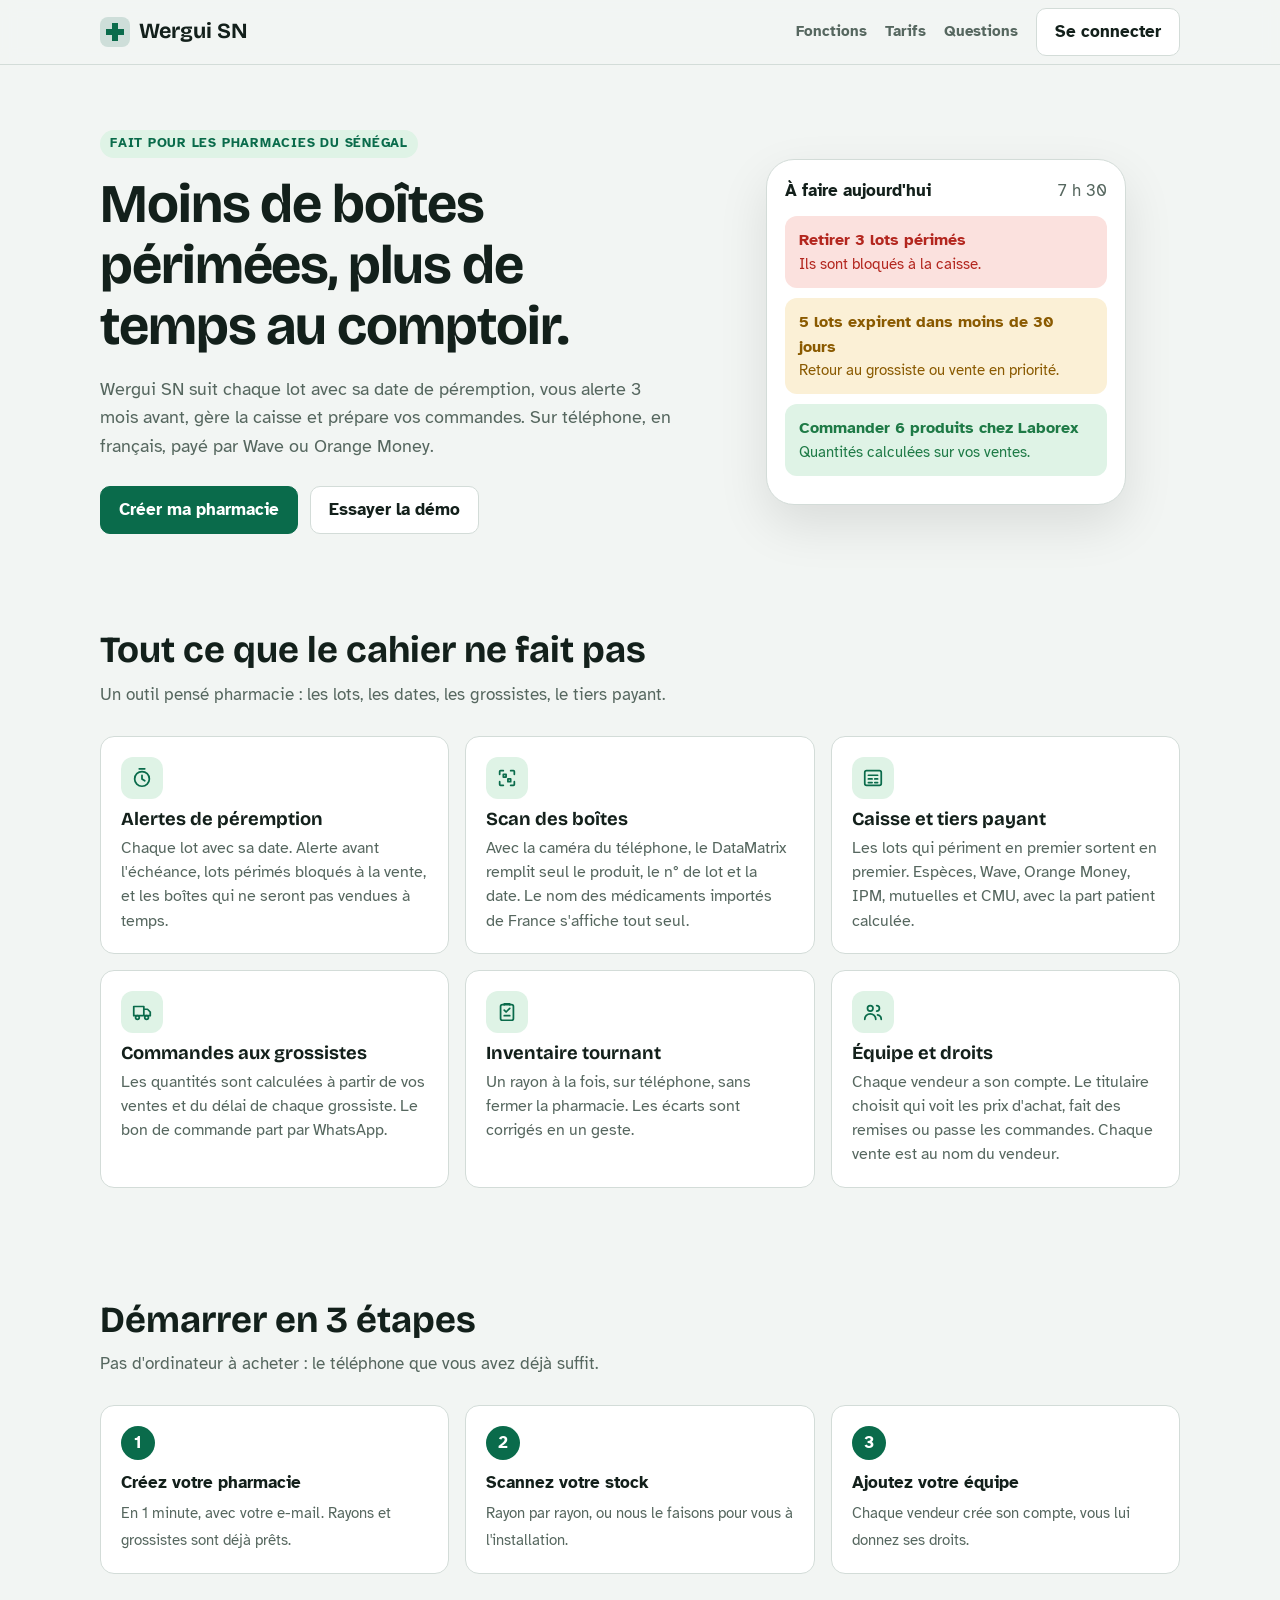
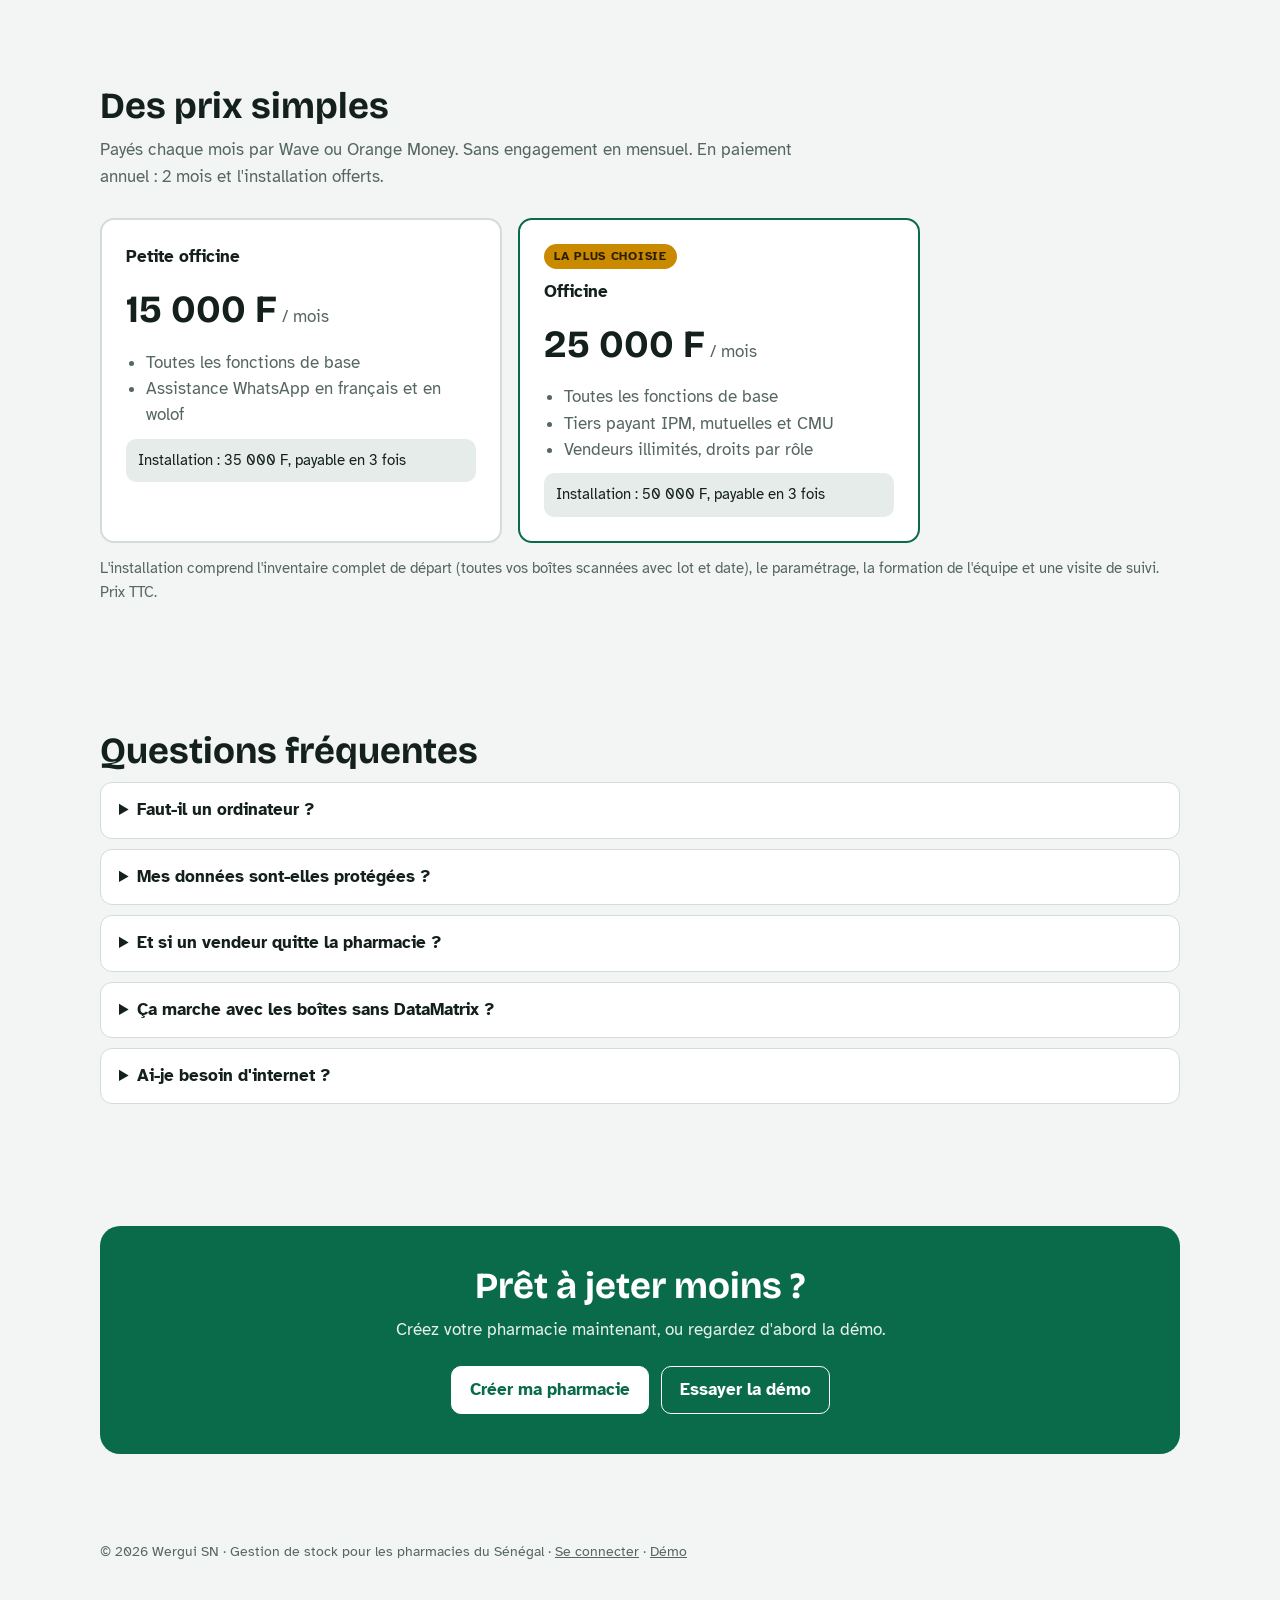
==== index.html @ 519454dc "Le vrai site Wergui SN : accueil, application Supabase, démo - index.html : page d'accueil (fonction" ====
<!doctype html>
<html lang="fr">
<head>
<meta charset="utf-8">
<meta name="viewport" content="width=device-width, initial-scale=1, viewport-fit=cover">
<title>Wergui SN Pharmacie</title>
<meta name="description" content="Wergui SN : le logiciel de gestion de stock pensé pour les pharmacies du Sénégal. Alertes de péremption, scan des boîtes, caisse, commandes. Payé par Wave ou Orange Money.">
<link rel="preconnect" href="https://fonts.googleapis.com">
<link rel="stylesheet" href="https://fonts.googleapis.com/css2?family=Bricolage+Grotesque:opsz,wght@12..96,500;12..96,700&family=Atkinson+Hyperlegible:wght@400;700&display=swap">
<style>
:root{--bg:#F2F5F3;--surface:#fff;--sunk:#E6ECE9;--line:#D3DCD8;--fg:#13201B;--muted:#56675F;--ink:#0A6B4B;--ink-fg:#fff;--acc:#C98A00;--acc-soft:#FBF0D6;--ok:#1E7A46;--ok-soft:#DFF3E6;--bad:#B3261E;--bad-soft:#FBE1DE;
  --display:"Bricolage Grotesque","Segoe UI",system-ui,sans-serif;--body:"Atkinson Hyperlegible","Segoe UI",system-ui,sans-serif;--r:14px}
@media (prefers-color-scheme:dark){:root:not([data-theme="light"]){--bg:#0E1513;--surface:#16211D;--sunk:#1E2B26;--line:#2C3C36;--fg:#E5EEEA;--muted:#98ACA4;--ink:#5CC99F;--ink-fg:#05201A;--acc:#F0B93A;--acc-soft:#3A2E10;--ok:#5BD18C;--ok-soft:#173826;--bad:#FF8A80;--bad-soft:#40201D;color-scheme:dark}}
:root[data-theme="dark"]{--bg:#0E1513;--surface:#16211D;--sunk:#1E2B26;--line:#2C3C36;--fg:#E5EEEA;--muted:#98ACA4;--ink:#5CC99F;--ink-fg:#05201A;--acc:#F0B93A;--acc-soft:#3A2E10;--ok:#5BD18C;--ok-soft:#173826;--bad:#FF8A80;--bad-soft:#40201D;color-scheme:dark}
*{box-sizing:border-box}html{scroll-behavior:smooth}
body{margin:0;background:var(--bg);color:var(--fg);font-family:var(--body);font-size:17px;line-height:1.55}
h1,h2,h3{font-family:var(--display);line-height:1.12;margin:0;text-wrap:balance}
a{color:inherit}
.wrap{max-width:1120px;margin:0 auto;padding:0 max(20px,env(safe-area-inset-left,0px))}
header.top{position:sticky;top:0;z-index:10;background:color-mix(in srgb,var(--bg) 92%,transparent);backdrop-filter:blur(8px);border-bottom:1px solid var(--line)}
header.top .wrap{display:flex;align-items:center;justify-content:space-between;gap:12px;height:64px}
.logo{display:flex;align-items:center;gap:9px;text-decoration:none;color:var(--ink)}
.logo b{font-family:var(--display);font-size:1.35rem;color:var(--fg)}
.btn{display:inline-flex;align-items:center;justify-content:center;gap:8px;min-height:46px;padding:10px 18px;border-radius:10px;font-weight:700;text-decoration:none;border:1px solid var(--line);background:var(--surface);color:var(--fg);white-space:nowrap}
.btn:hover{border-color:var(--ink)}.btn.pri{background:var(--ink);color:var(--ink-fg);border-color:var(--ink)}
.btn:focus-visible,a:focus-visible{outline:3px solid var(--acc);outline-offset:2px}
.links{display:flex;gap:18px;align-items:center}.links a.l{text-decoration:none;color:var(--muted);font-weight:700;font-size:.95rem}
.hero{padding-top:64px;padding-bottom:40px;display:grid;grid-template-columns:1.1fr .9fr;gap:40px;align-items:center}
.hero h1{font-size:clamp(2.1rem,4.6vw,3.4rem);letter-spacing:-.02em}
.hero p.lead{font-size:1.15rem;color:var(--muted);margin:18px 0 26px;max-width:36em}
.cta{display:flex;gap:12px;flex-wrap:wrap}
.tag{display:inline-block;font-size:.8rem;font-weight:700;letter-spacing:.06em;text-transform:uppercase;color:var(--ink);background:var(--ok-soft);padding:4px 10px;border-radius:99px;margin-bottom:16px}
.phone{background:var(--surface);border:1px solid var(--line);border-radius:28px;padding:18px;box-shadow:0 20px 50px rgba(0,0,0,.10);max-width:360px;justify-self:center;width:100%}
.phone .bar{display:flex;justify-content:space-between;align-items:center;margin-bottom:12px;font-weight:700}
.alert{border-radius:12px;padding:12px 14px;margin-bottom:10px;font-size:.92rem}
.alert b{display:block;font-size:1rem}
.alert.r{background:var(--bad-soft);color:var(--bad)}.alert.o{background:var(--acc-soft);color:#8a5a00}.alert.g{background:var(--ok-soft);color:var(--ok)}
:root[data-theme="dark"] .alert.o{color:var(--acc)}@media (prefers-color-scheme:dark){:root:not([data-theme="light"]) .alert.o{color:var(--acc)}}
section{padding:56px 0}section h2{font-size:clamp(1.6rem,3vw,2.3rem);margin-bottom:10px}
section p.sub{color:var(--muted);max-width:42em;margin:0 0 28px}
.grid3{display:grid;grid-template-columns:repeat(3,minmax(0,1fr));gap:16px}
.card{background:var(--surface);border:1px solid var(--line);border-radius:var(--r);padding:20px}
.card h3{font-size:1.15rem;margin:10px 0 6px}.card p{margin:0;color:var(--muted);font-size:.98rem}
.ic{width:42px;height:42px;border-radius:12px;display:grid;place-items:center;background:var(--ok-soft);color:var(--ink)}
.ic svg{width:22px;height:22px;fill:none;stroke:currentColor;stroke-width:1.9;stroke-linecap:round;stroke-linejoin:round}
.steps{counter-reset:s;display:grid;grid-template-columns:repeat(3,minmax(0,1fr));gap:16px;list-style:none;padding:0;margin:0}
.steps li{background:var(--surface);border:1px solid var(--line);border-radius:var(--r);padding:20px;counter-increment:s}
.steps li::before{content:counter(s);display:grid;place-items:center;width:34px;height:34px;border-radius:50%;background:var(--ink);color:var(--ink-fg);font-weight:700;margin-bottom:10px}
.steps b{display:block;font-size:1.05rem;margin-bottom:4px}.steps span{color:var(--muted);font-size:.96rem}
.plans{display:grid;grid-template-columns:repeat(2,minmax(0,1fr));gap:16px;max-width:820px}
.plan{background:var(--surface);border:2px solid var(--line);border-radius:var(--r);padding:24px;display:flex;flex-direction:column;gap:10px}
.plan.pop{border-color:var(--ink)}.plan .price{font-family:var(--display);font-size:2.4rem;font-weight:700}
.plan ul{margin:0;padding-left:20px;color:var(--muted)}.plan .inst{background:var(--sunk);border-radius:10px;padding:10px 12px;font-size:.95rem}
.pill{align-self:flex-start;font-size:.75rem;font-weight:700;text-transform:uppercase;letter-spacing:.06em;background:var(--acc);color:#2A1D00;padding:3px 10px;border-radius:99px}
.note{color:var(--muted);font-size:.95rem;margin-top:14px}
details{background:var(--surface);border:1px solid var(--line);border-radius:12px;padding:14px 18px;margin-bottom:10px}
summary{cursor:pointer;font-weight:700}details p{color:var(--muted);margin:10px 0 0}
.final{background:var(--ink);color:var(--ink-fg);border-radius:20px;padding:40px;text-align:center}
.final p{opacity:.9;margin:10px 0 22px}.final .btn{background:var(--ink-fg);color:var(--ink);border-color:var(--ink-fg)}
footer{padding:30px 0 50px;color:var(--muted);font-size:.9rem}
@media (max-width:860px){.hero{grid-template-columns:1fr;padding-top:36px}.grid3,.steps{grid-template-columns:1fr}.plans{grid-template-columns:1fr}.links a.l{display:none}}
</style>
</head>
<body>
<header class="top"><div class="wrap">
  <a class="logo" href="./"><svg width="30" height="30" viewBox="0 0 30 30" aria-hidden="true"><rect width="30" height="30" rx="8" fill="currentColor" opacity=".16"/><path d="M12 6h6v6h6v6h-6v6h-6v-6H6v-6h6z" fill="currentColor"/></svg><b>Wergui SN</b></a>
  <nav class="links" aria-label="Menu"><a class="l" href="#fonctions">Fonctions</a><a class="l" href="#tarifs">Tarifs</a><a class="l" href="#questions">Questions</a><a class="btn" href="app/">Se connecter</a></nav>
</div></header>

<main>
<div class="wrap hero">
  <div>
    <span class="tag">Fait pour les pharmacies du Sénégal</span>
    <h1>Moins de boîtes périmées, plus de temps au comptoir.</h1>
    <p class="lead">Wergui SN suit chaque lot avec sa date de péremption, vous alerte 3 mois avant, gère la caisse et prépare vos commandes. Sur téléphone, en français, payé par Wave ou Orange Money.</p>
    <div class="cta"><a class="btn pri" href="app/#creer">Créer ma pharmacie</a><a class="btn" href="demo/">Essayer la démo</a></div>
  </div>
  <div class="phone" aria-label="Exemple d'alertes Wergui SN">
    <div class="bar"><span>À faire aujourd'hui</span><span style="color:var(--muted);font-weight:400">7 h 30</span></div>
    <div class="alert r"><b>Retirer 3 lots périmés</b>Ils sont bloqués à la caisse.</div>
    <div class="alert o"><b>5 lots expirent dans moins de 30 jours</b>Retour au grossiste ou vente en priorité.</div>
    <div class="alert g"><b>Commander 6 produits chez Laborex</b>Quantités calculées sur vos ventes.</div>
  </div>
</div>

<section id="fonctions"><div class="wrap">
  <h2>Tout ce que le cahier ne fait pas</h2>
  <p class="sub">Un outil pensé pharmacie : les lots, les dates, les grossistes, le tiers payant.</p>
  <div class="grid3">
    <div class="card"><span class="ic"><svg viewBox="0 0 24 24"><circle cx="12" cy="13" r="8"/><path d="M12 9v4l3 2M9 2h6"/></svg></span><h3>Alertes de péremption</h3><p>Chaque lot avec sa date. Alerte avant l'échéance, lots périmés bloqués à la vente, et les boîtes qui ne seront pas vendues à temps.</p></div>
    <div class="card"><span class="ic"><svg viewBox="0 0 24 24"><path d="M4 8V5a1 1 0 0 1 1-1h3M16 4h3a1 1 0 0 1 1 1v3M20 16v3a1 1 0 0 1-1 1h-3M8 20H5a1 1 0 0 1-1-1v-3"/><path d="M8 8h3v3H8zM13 13h3v3h-3z"/></svg></span><h3>Scan des boîtes</h3><p>Avec la caméra du téléphone, le DataMatrix remplit seul le produit, le n° de lot et la date. Le nom des médicaments importés de France s'affiche tout seul.</p></div>
    <div class="card"><span class="ic"><svg viewBox="0 0 24 24"><rect x="3" y="4" width="18" height="16" rx="2"/><path d="M7 9h10M7 13h4M14 13h3M7 17h4M14 17h3"/></svg></span><h3>Caisse et tiers payant</h3><p>Les lots qui périment en premier sortent en premier. Espèces, Wave, Orange Money, IPM, mutuelles et CMU, avec la part patient calculée.</p></div>
    <div class="card"><span class="ic"><svg viewBox="0 0 24 24"><path d="M3 6h11v10H3zM14 9h4l3 3v4h-7"/><circle cx="7" cy="18" r="2"/><circle cx="17" cy="18" r="2"/></svg></span><h3>Commandes aux grossistes</h3><p>Les quantités sont calculées à partir de vos ventes et du délai de chaque grossiste. Le bon de commande part par WhatsApp.</p></div>
    <div class="card"><span class="ic"><svg viewBox="0 0 24 24"><rect x="5" y="4" width="14" height="17" rx="2"/><path d="M9 4V3h6v1M9 10l2 2 4-4M9 16h6"/></svg></span><h3>Inventaire tournant</h3><p>Un rayon à la fois, sur téléphone, sans fermer la pharmacie. Les écarts sont corrigés en un geste.</p></div>
    <div class="card"><span class="ic"><svg viewBox="0 0 24 24"><circle cx="9" cy="8" r="3"/><path d="M3 20a6 6 0 0 1 12 0M16 11a3 3 0 1 0 0-6M21 20a5 5 0 0 0-4-4.9"/></svg></span><h3>Équipe et droits</h3><p>Chaque vendeur a son compte. Le titulaire choisit qui voit les prix d'achat, fait des remises ou passe les commandes. Chaque vente est au nom du vendeur.</p></div>
  </div>
</div></section>

<section><div class="wrap">
  <h2>Démarrer en 3 étapes</h2>
  <p class="sub">Pas d'ordinateur à acheter : le téléphone que vous avez déjà suffit.</p>
  <ol class="steps">
    <li><b>Créez votre pharmacie</b><span>En 1 minute, avec votre e-mail. Rayons et grossistes sont déjà prêts.</span></li>
    <li><b>Scannez votre stock</b><span>Rayon par rayon, ou nous le faisons pour vous à l'installation.</span></li>
    <li><b>Ajoutez votre équipe</b><span>Chaque vendeur crée son compte, vous lui donnez ses droits.</span></li>
  </ol>
</div></section>

<section id="tarifs"><div class="wrap">
  <h2>Des prix simples</h2>
  <p class="sub">Payés chaque mois par Wave ou Orange Money. Sans engagement en mensuel. En paiement annuel : 2 mois et l'installation offerts.</p>
  <div class="plans">
    <div class="plan"><b>Petite officine</b><div><span class="price">15 000 F</span> <span style="color:var(--muted)">/ mois</span></div><ul><li>Toutes les fonctions de base</li><li>Assistance WhatsApp en français et en wolof</li></ul><div class="inst">Installation : 35 000 F, payable en 3 fois</div></div>
    <div class="plan pop"><span class="pill">La plus choisie</span><b>Officine</b><div><span class="price">25 000 F</span> <span style="color:var(--muted)">/ mois</span></div><ul><li>Toutes les fonctions de base</li><li>Tiers payant IPM, mutuelles et CMU</li><li>Vendeurs illimités, droits par rôle</li></ul><div class="inst">Installation : 50 000 F, payable en 3 fois</div></div>
  </div>
  <p class="note">L'installation comprend l'inventaire complet de départ (toutes vos boîtes scannées avec lot et date), le paramétrage, la formation de l'équipe et une visite de suivi. Prix TTC.</p>
</div></section>

<section id="questions"><div class="wrap">
  <h2>Questions fréquentes</h2>
  <details><summary>Faut-il un ordinateur ?</summary><p>Non. Wergui SN fonctionne sur téléphone, tablette ou ordinateur, dans le navigateur. Rien à installer.</p></details>
  <details><summary>Mes données sont-elles protégées ?</summary><p>Chaque pharmacie a son espace séparé. Personne d'autre ne peut voir votre stock ni vos ventes, et dans votre équipe chacun ne voit que ce que vous autorisez.</p></details>
  <details><summary>Et si un vendeur quitte la pharmacie ?</summary><p>Vous désactivez son compte en un geste. Il n'a plus accès, et son historique de ventes reste.</p></details>
  <details><summary>Ça marche avec les boîtes sans DataMatrix ?</summary><p>Oui : le code-barres simple donne le produit, et vous saisissez le lot et la date. Pour un produit inconnu, vous le créez une fois, et Wergui SN retient son code.</p></details>
  <details><summary>Ai-je besoin d'internet ?</summary><p>Oui, une connexion internet (même celle du téléphone) est nécessaire pour enregistrer les ventes et le stock.</p></details>
</div></section>

<section><div class="wrap"><div class="final">
  <h2>Prêt à jeter moins ?</h2>
  <p>Créez votre pharmacie maintenant, ou regardez d'abord la démo.</p>
  <div class="cta" style="justify-content:center"><a class="btn" href="app/#creer">Créer ma pharmacie</a><a class="btn" href="demo/" style="background:transparent;color:var(--ink-fg);border-color:var(--ink-fg)">Essayer la démo</a></div>
</div></div></section>
</main>
<footer><div class="wrap">© 2026 Wergui SN · Gestion de stock pour les pharmacies du Sénégal · <a href="app/">Se connecter</a> · <a href="demo/">Démo</a></div></footer>
</body>
</html>
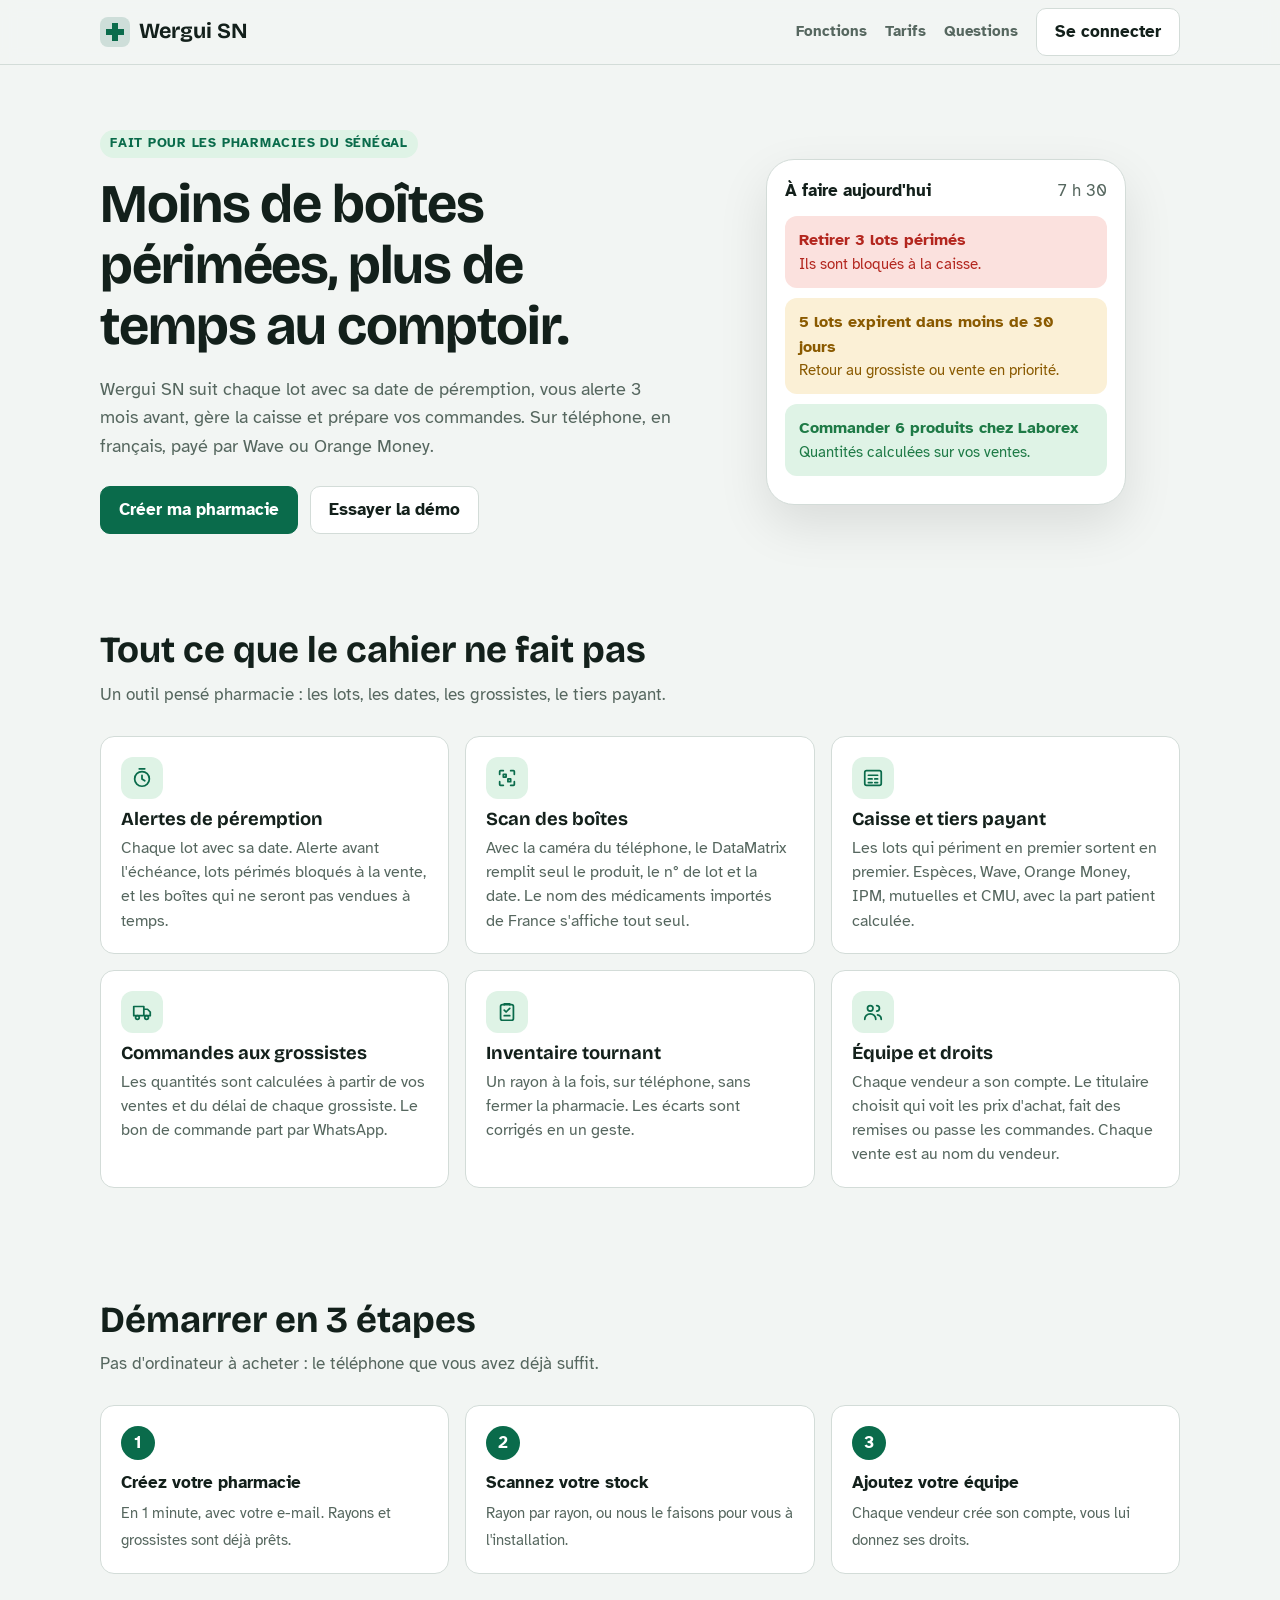
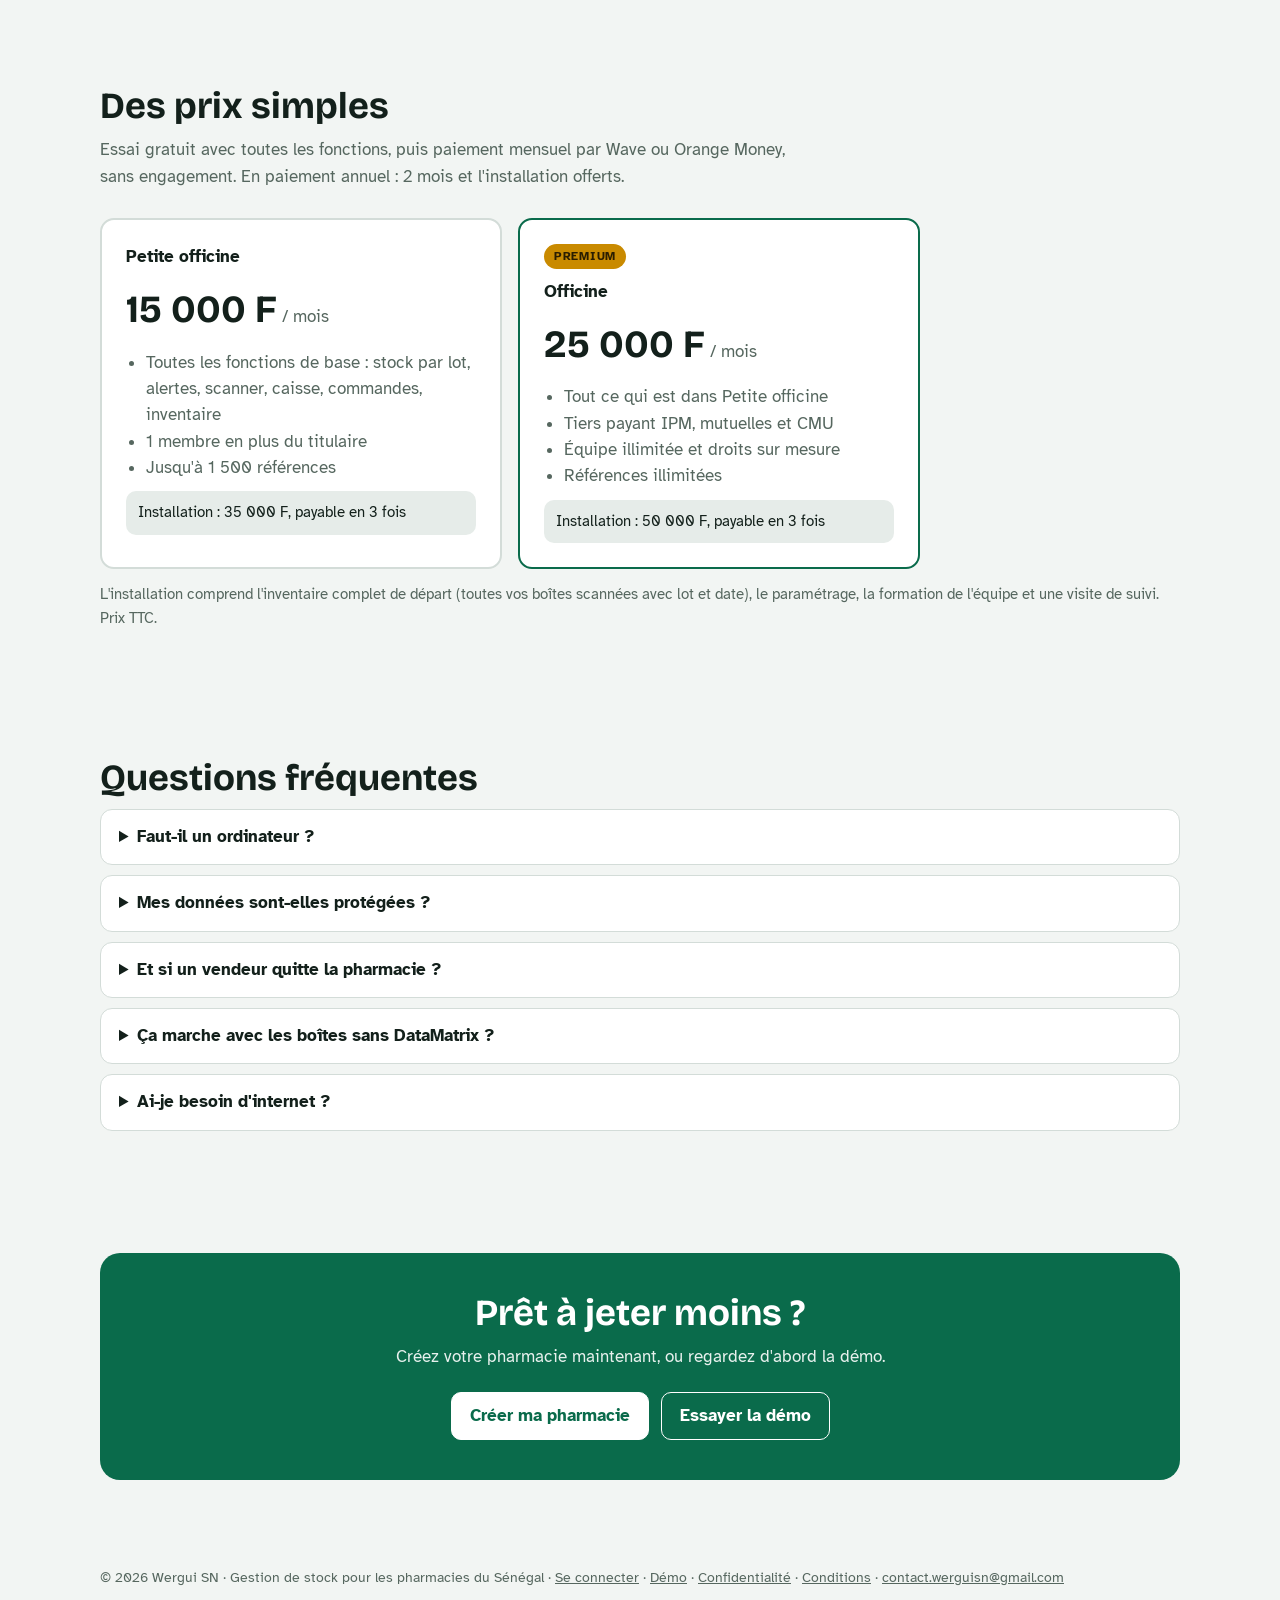
==== commit cefedf1b: "Comptes, confidentialité et formules premium - 003_compte.sql : suppression de son compte (un titula" ====
--- a/index.html
+++ b/index.html
@@ -108,10 +108,10 @@
 
 <section id="tarifs"><div class="wrap">
   <h2>Des prix simples</h2>
-  <p class="sub">Payés chaque mois par Wave ou Orange Money. Sans engagement en mensuel. En paiement annuel : 2 mois et l'installation offerts.</p>
+  <p class="sub">Essai gratuit avec toutes les fonctions, puis paiement mensuel par Wave ou Orange Money, sans engagement. En paiement annuel : 2 mois et l'installation offerts.</p>
   <div class="plans">
-    <div class="plan"><b>Petite officine</b><div><span class="price">15 000 F</span> <span style="color:var(--muted)">/ mois</span></div><ul><li>Toutes les fonctions de base</li><li>Assistance WhatsApp en français et en wolof</li></ul><div class="inst">Installation : 35 000 F, payable en 3 fois</div></div>
-    <div class="plan pop"><span class="pill">La plus choisie</span><b>Officine</b><div><span class="price">25 000 F</span> <span style="color:var(--muted)">/ mois</span></div><ul><li>Toutes les fonctions de base</li><li>Tiers payant IPM, mutuelles et CMU</li><li>Vendeurs illimités, droits par rôle</li></ul><div class="inst">Installation : 50 000 F, payable en 3 fois</div></div>
+    <div class="plan"><b>Petite officine</b><div><span class="price">15 000 F</span> <span style="color:var(--muted)">/ mois</span></div><ul><li>Toutes les fonctions de base : stock par lot, alertes, scanner, caisse, commandes, inventaire</li><li>1 membre en plus du titulaire</li><li>Jusqu'à 1 500 références</li></ul><div class="inst">Installation : 35 000 F, payable en 3 fois</div></div>
+    <div class="plan pop"><span class="pill">Premium</span><b>Officine</b><div><span class="price">25 000 F</span> <span style="color:var(--muted)">/ mois</span></div><ul><li>Tout ce qui est dans Petite officine</li><li>Tiers payant IPM, mutuelles et CMU</li><li>Équipe illimitée et droits sur mesure</li><li>Références illimitées</li></ul><div class="inst">Installation : 50 000 F, payable en 3 fois</div></div>
   </div>
   <p class="note">L'installation comprend l'inventaire complet de départ (toutes vos boîtes scannées avec lot et date), le paramétrage, la formation de l'équipe et une visite de suivi. Prix TTC.</p>
 </div></section>
@@ -131,6 +131,6 @@
   <div class="cta" style="justify-content:center"><a class="btn" href="app/#creer">Créer ma pharmacie</a><a class="btn" href="demo/" style="background:transparent;color:var(--ink-fg);border-color:var(--ink-fg)">Essayer la démo</a></div>
 </div></div></section>
 </main>
-<footer><div class="wrap">© 2026 Wergui SN · Gestion de stock pour les pharmacies du Sénégal · <a href="app/">Se connecter</a> · <a href="demo/">Démo</a></div></footer>
+<footer><div class="wrap">© 2026 Wergui SN · Gestion de stock pour les pharmacies du Sénégal · <a href="app/">Se connecter</a> · <a href="demo/">Démo</a> · <a href="confidentialite/">Confidentialité</a> · <a href="conditions/">Conditions</a> · <a href="mailto:contact.werguisn@gmail.com">contact.werguisn@gmail.com</a></div></footer>
 </body>
 </html>
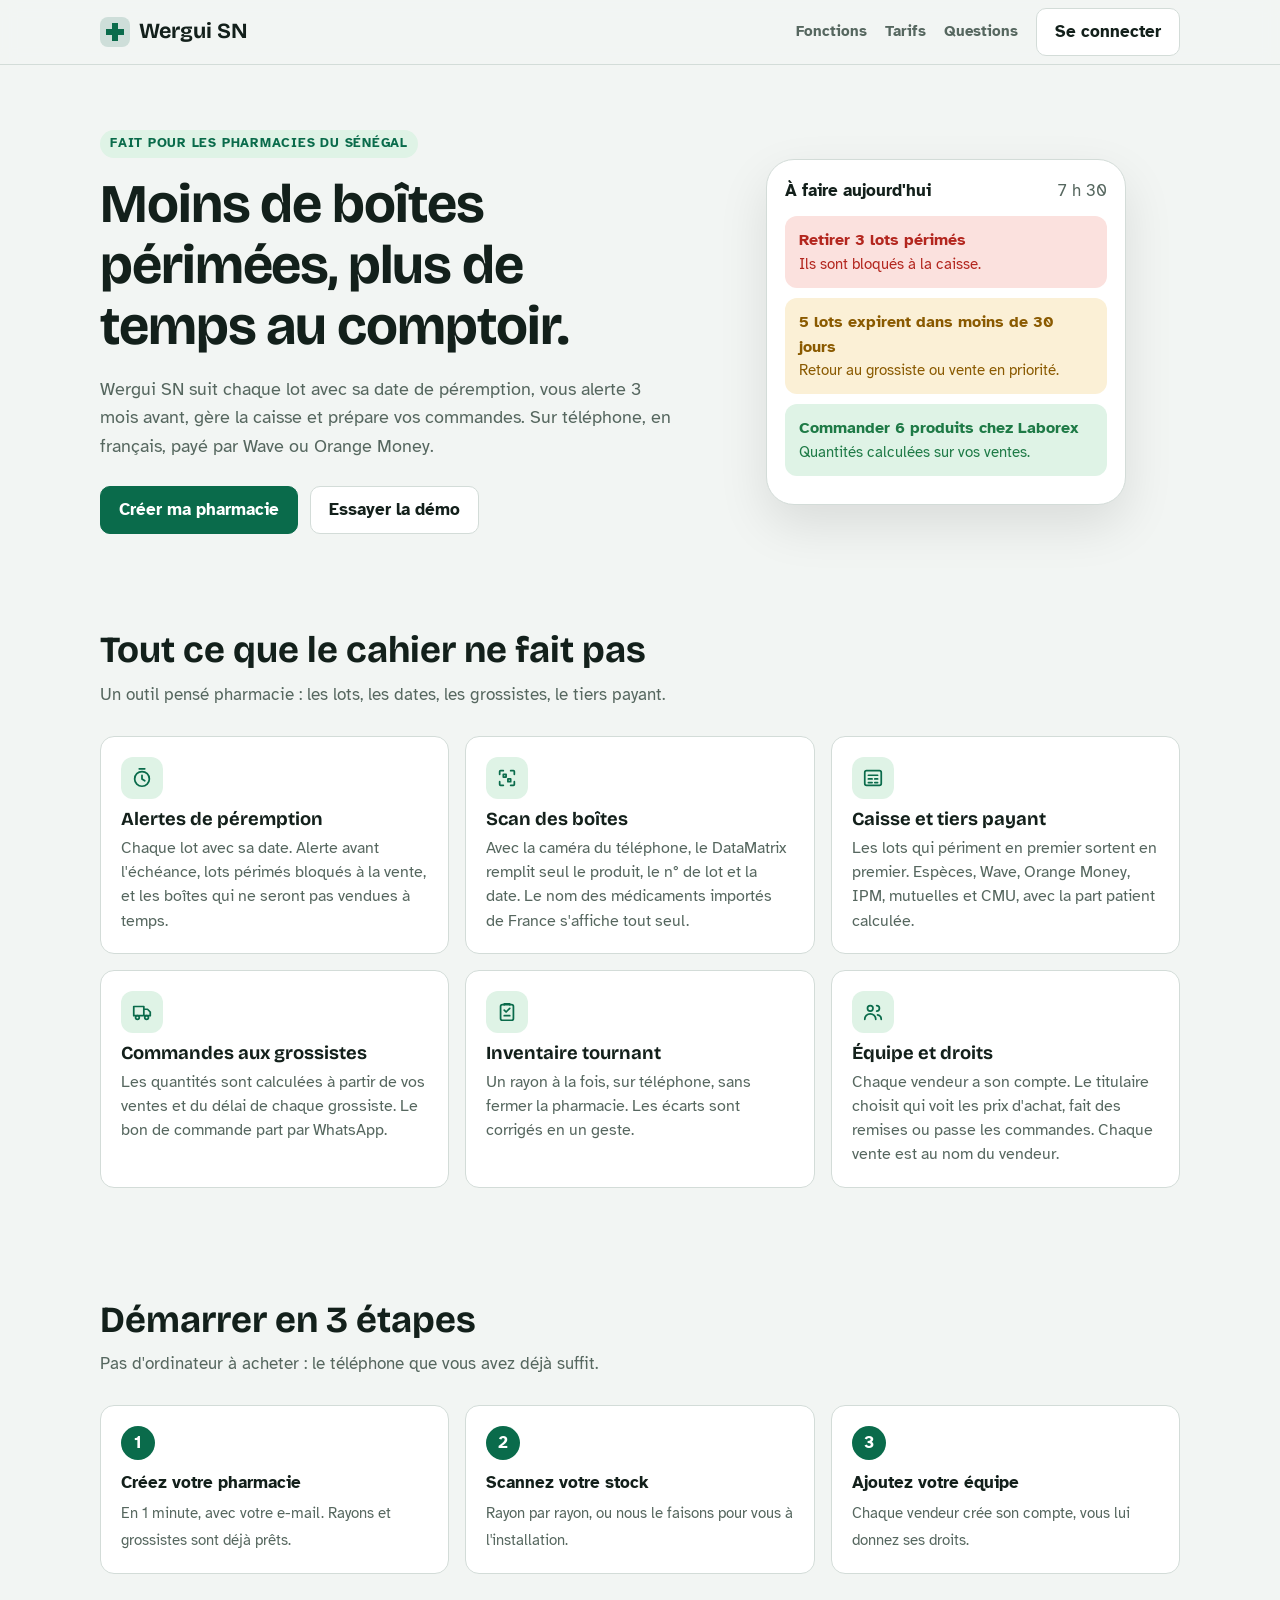
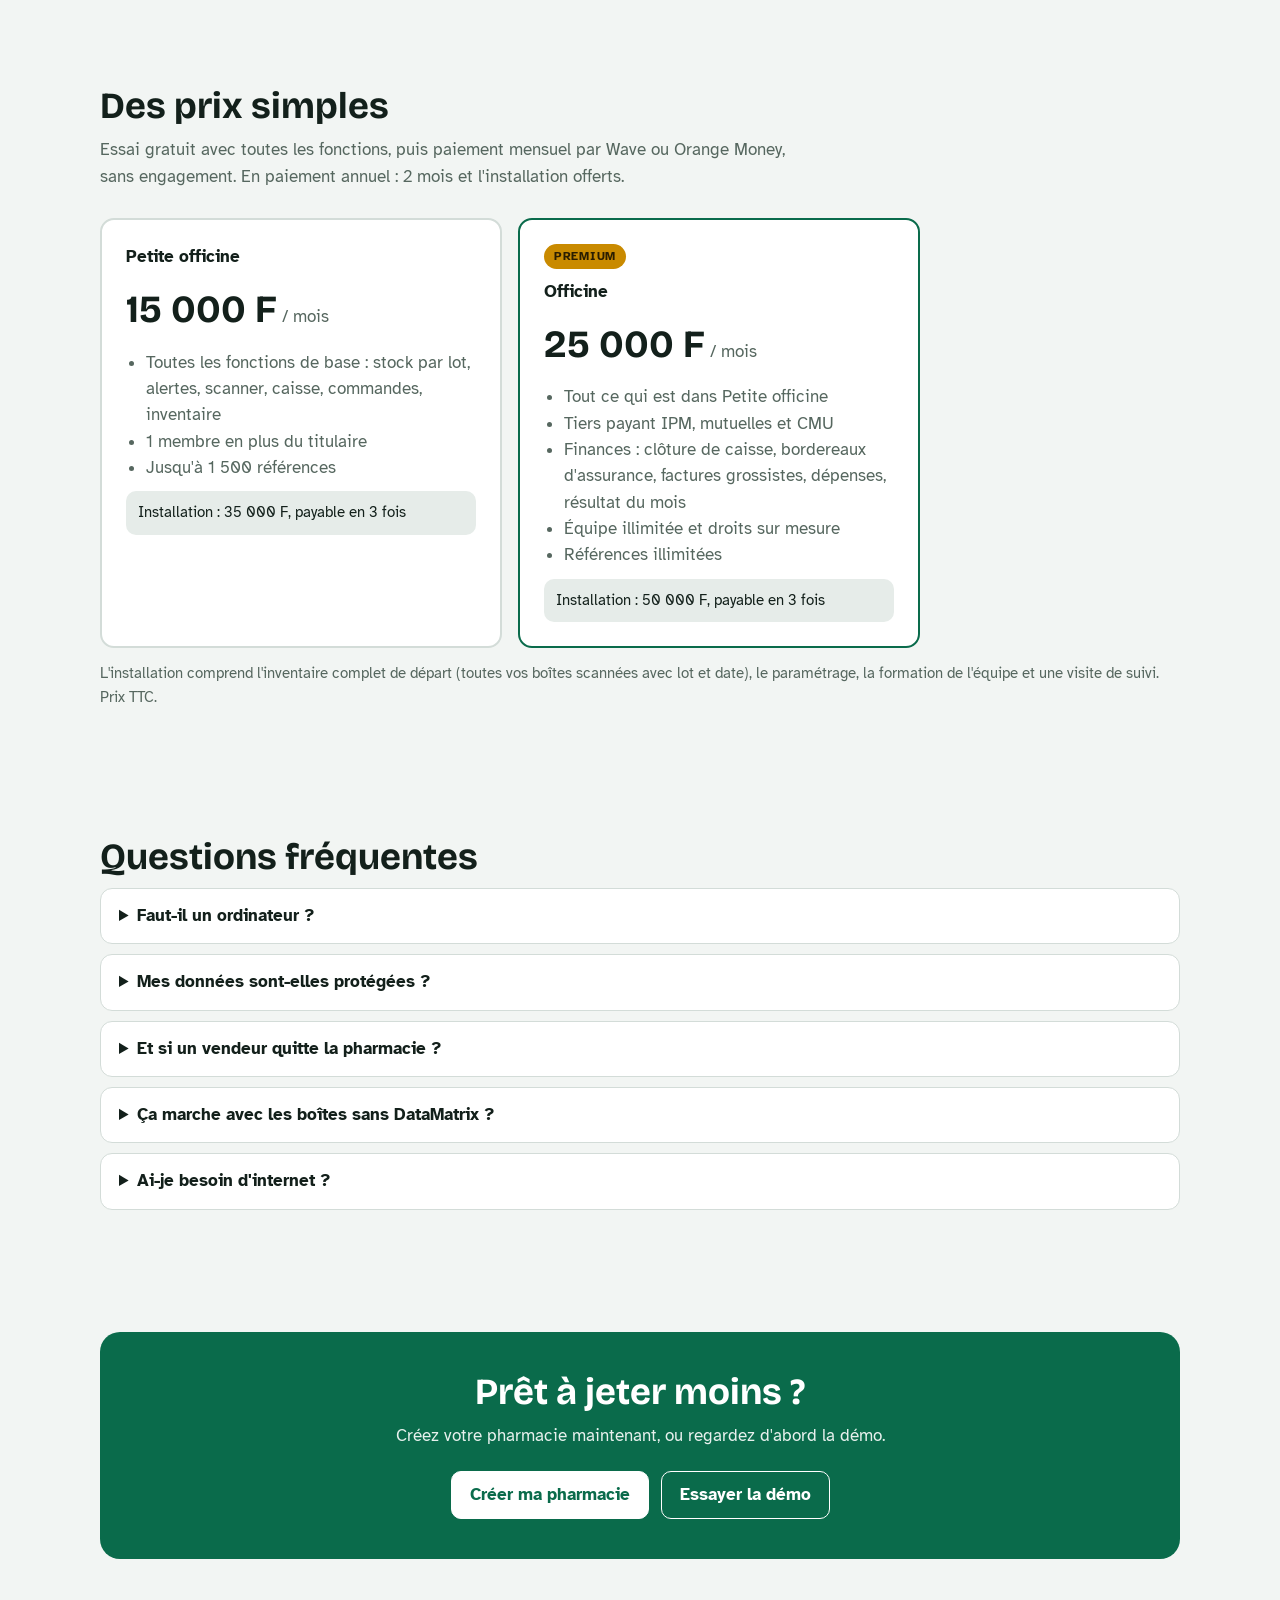
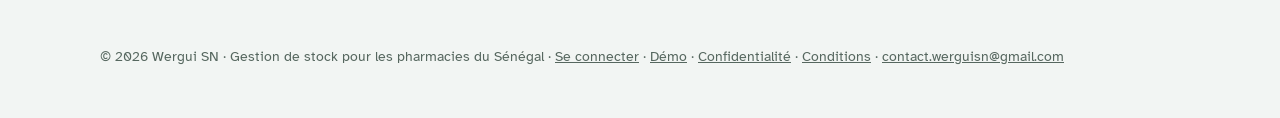
==== commit cb814b87: "Module Finances : caisse à l'aveugle, assurances, grossistes, dépenses, résultat du mois - Migration" ====
--- a/index.html
+++ b/index.html
@@ -111,7 +111,7 @@
   <p class="sub">Essai gratuit avec toutes les fonctions, puis paiement mensuel par Wave ou Orange Money, sans engagement. En paiement annuel : 2 mois et l'installation offerts.</p>
   <div class="plans">
     <div class="plan"><b>Petite officine</b><div><span class="price">15 000 F</span> <span style="color:var(--muted)">/ mois</span></div><ul><li>Toutes les fonctions de base : stock par lot, alertes, scanner, caisse, commandes, inventaire</li><li>1 membre en plus du titulaire</li><li>Jusqu'à 1 500 références</li></ul><div class="inst">Installation : 35 000 F, payable en 3 fois</div></div>
-    <div class="plan pop"><span class="pill">Premium</span><b>Officine</b><div><span class="price">25 000 F</span> <span style="color:var(--muted)">/ mois</span></div><ul><li>Tout ce qui est dans Petite officine</li><li>Tiers payant IPM, mutuelles et CMU</li><li>Équipe illimitée et droits sur mesure</li><li>Références illimitées</li></ul><div class="inst">Installation : 50 000 F, payable en 3 fois</div></div>
+    <div class="plan pop"><span class="pill">Premium</span><b>Officine</b><div><span class="price">25 000 F</span> <span style="color:var(--muted)">/ mois</span></div><ul><li>Tout ce qui est dans Petite officine</li><li>Tiers payant IPM, mutuelles et CMU</li><li>Finances : clôture de caisse, bordereaux d'assurance, factures grossistes, dépenses, résultat du mois</li><li>Équipe illimitée et droits sur mesure</li><li>Références illimitées</li></ul><div class="inst">Installation : 50 000 F, payable en 3 fois</div></div>
   </div>
   <p class="note">L'installation comprend l'inventaire complet de départ (toutes vos boîtes scannées avec lot et date), le paramétrage, la formation de l'équipe et une visite de suivi. Prix TTC.</p>
 </div></section>
